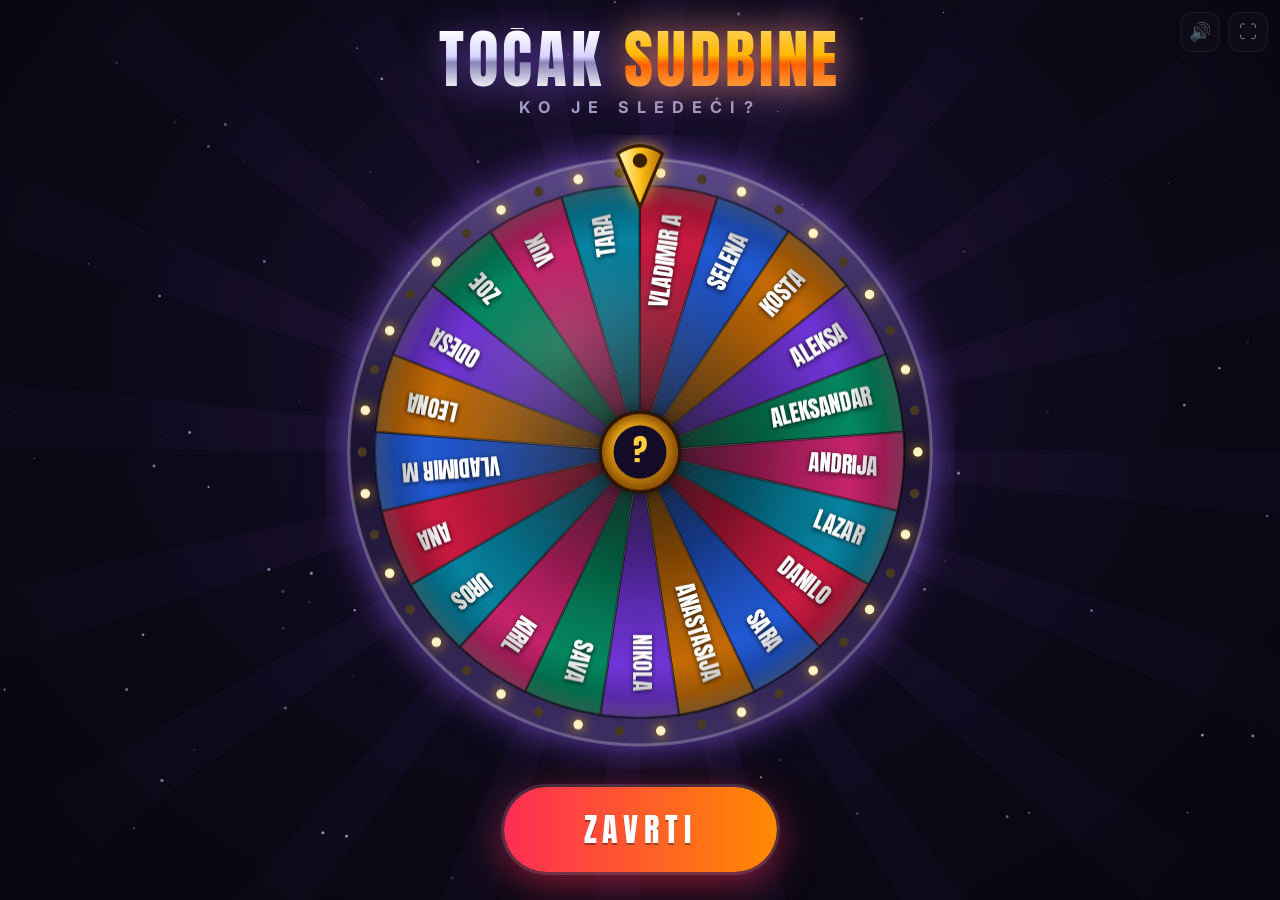
==== index.html @ 4ef0674e "Add spinning name wheel with hidden control panel The wheel (index.html) is shown on the main screen" ====
<!doctype html>
<html lang="sr">
<head>
  <meta charset="utf-8">
  <meta name="viewport" content="width=device-width, initial-scale=1">
  <title>Točak Sudbine</title>
  <meta name="theme-color" content="#07060d">
  <link rel="preconnect" href="https://fonts.googleapis.com">
  <link rel="preconnect" href="https://fonts.gstatic.com" crossorigin>
  <link href="https://fonts.googleapis.com/css2?family=Anton&family=Inter:wght@500;700;900&display=swap" rel="stylesheet">
  <link rel="stylesheet" href="style.css">
</head>
<body>
  <canvas id="bg"></canvas>
  <div class="rays"></div>

  <div class="corner">
    <button id="muteBtn" class="icon-btn" title="Zvuk">🔊</button>
    <button id="fsBtn" class="icon-btn" title="Ceo ekran">⛶</button>
  </div>

  <main>
    <header>
      <h1><span>TOČAK</span> <span class="hot">SUDBINE</span></h1>
      <p class="sub">ko je sledeći?</p>
    </header>

    <div class="stage" id="stage">
      <canvas id="wheel"></canvas>
    </div>

    <button id="spinBtn" class="spin-btn"><span>ZAVRTI</span></button>
  </main>

  <div id="winner" class="winner" hidden>
    <canvas id="confetti"></canvas>
    <div class="winner-card">
      <div class="winner-label">NA REDU JE</div>
      <div id="winnerName" class="winner-name"></div>
      <button id="againBtn" class="spin-btn small"><span>ZAVRTI PONOVO</span></button>
    </div>
  </div>

  <script src="shared.js"></script>
  <script src="wheel.js"></script>
</body>
</html>
---- style.css ----
:root {
  --bg: #07060d;
  --text: #f5f3ff;
  --muted: #a29fc0;
  --hot: #ff2d55;
  --gold: #ffcf3f;
  --violet: #8b5cf6;
}

* { box-sizing: border-box; }

html, body {
  margin: 0;
  height: 100%;
  background: radial-gradient(ellipse at 50% 40%, #1d1235 0%, #0c0918 55%, var(--bg) 100%);
  background-color: var(--bg);
  color: var(--text);
  font-family: Inter, system-ui, sans-serif;
  overflow: hidden;
  user-select: none;
  -webkit-user-select: none;
  -webkit-tap-highlight-color: transparent;
}

#bg {
  position: fixed;
  inset: 0;
  width: 100%;
  height: 100%;
  z-index: 0;
}

.rays {
  position: fixed;
  left: 50%;
  top: 50%;
  width: 220vmax;
  height: 220vmax;
  margin: -110vmax 0 0 -110vmax;
  background: repeating-conic-gradient(from 0deg, rgba(139, 92, 246, 0.07) 0deg 6deg, transparent 6deg 18deg);
  mask-image: radial-gradient(circle, #000 0%, transparent 45%);
  -webkit-mask-image: radial-gradient(circle, #000 0%, transparent 45%);
  animation: rays 60s linear infinite;
  z-index: 0;
  pointer-events: none;
}
body.spinning .rays { animation-duration: 8s; }
@keyframes rays { to { transform: rotate(360deg); } }

main {
  position: relative;
  z-index: 1;
  height: 100%;
  display: flex;
  flex-direction: column;
  align-items: center;
  justify-content: center;
  gap: clamp(8px, 2vh, 22px);
  padding: 16px;
}

header { text-align: center; }

h1 {
  margin: 0;
  font-family: Anton, Impact, sans-serif;
  font-weight: 400;
  font-size: clamp(34px, 7vh, 84px);
  letter-spacing: 0.06em;
  line-height: 1;
  background: linear-gradient(180deg, #ffffff 0%, #d9d4ff 45%, #8a84b8 55%, #ffffff 100%);
  -webkit-background-clip: text;
  background-clip: text;
  color: transparent;
  filter: drop-shadow(0 4px 18px rgba(139, 92, 246, 0.55));
}
h1 .hot {
  background: linear-gradient(180deg, #ffe08a 0%, #ffb800 45%, #ff5e00 55%, #ffd36b 100%);
  -webkit-background-clip: text;
  background-clip: text;
  filter: drop-shadow(0 0 18px rgba(255, 140, 0, 0.6));
}

.sub {
  margin: 6px 0 0;
  font-weight: 700;
  font-size: clamp(12px, 1.8vh, 18px);
  letter-spacing: 0.5em;
  text-transform: uppercase;
  color: var(--muted);
}

.stage {
  position: relative;
  width: min(92vw, 70vh);
  aspect-ratio: 1;
  flex-shrink: 1;
  cursor: pointer;
}
.stage::before {
  content: "";
  position: absolute;
  inset: 4%;
  border-radius: 50%;
  background: radial-gradient(circle, rgba(255, 45, 85, 0.35), rgba(139, 92, 246, 0.25) 50%, transparent 70%);
  filter: blur(40px);
  animation: pulse 3s ease-in-out infinite;
}
body.spinning .stage::before { animation-duration: 0.6s; }
@keyframes pulse { 50% { transform: scale(1.08); opacity: 0.75; } }

#wheel {
  position: relative;
  width: 100%;
  height: 100%;
}

.spin-btn {
  position: relative;
  border: 0;
  padding: 0;
  cursor: pointer;
  border-radius: 999px;
  background: linear-gradient(90deg, #ff2d55, #ff8a00, #ff2d55);
  background-size: 200% 100%;
  animation: shine 3s linear infinite;
  box-shadow: 0 0 0 3px rgba(255, 255, 255, 0.12), 0 10px 40px rgba(255, 45, 85, 0.55);
  transition: transform 0.15s, filter 0.2s, opacity 0.2s;
}
.spin-btn span {
  display: block;
  padding: clamp(12px, 2vh, 18px) clamp(44px, 8vw, 80px);
  font-family: Anton, Impact, sans-serif;
  font-size: clamp(22px, 3.6vh, 38px);
  letter-spacing: 0.18em;
  color: #fff;
  text-shadow: 0 2px 0 rgba(0, 0, 0, 0.35);
}
.spin-btn:hover { transform: translateY(-2px) scale(1.03); filter: brightness(1.1); }
.spin-btn:active { transform: scale(0.97); }
.spin-btn:disabled { opacity: 0.35; cursor: default; transform: none; filter: grayscale(0.6); }
.spin-btn.small span { font-size: clamp(18px, 2.6vh, 26px); padding: 12px 40px; }
@keyframes shine { to { background-position: 200% 0; } }

.corner {
  position: fixed;
  top: 12px;
  right: 12px;
  z-index: 5;
  display: flex;
  gap: 8px;
}
.icon-btn {
  width: 40px;
  height: 40px;
  border-radius: 12px;
  border: 1px solid rgba(255, 255, 255, 0.12);
  background: rgba(255, 255, 255, 0.05);
  color: var(--text);
  font-size: 18px;
  cursor: pointer;
  opacity: 0.45;
  transition: opacity 0.2s;
}
.icon-btn:hover { opacity: 1; }

.winner {
  position: fixed;
  inset: 0;
  z-index: 10;
  display: flex;
  align-items: center;
  justify-content: center;
  padding: 16px;
  background: radial-gradient(circle, rgba(20, 8, 40, 0.75), rgba(4, 3, 10, 0.92));
  backdrop-filter: blur(6px);
  -webkit-backdrop-filter: blur(6px);
  animation: fadeIn 0.3s ease-out;
}
.winner[hidden] { display: none; }
#confetti {
  position: absolute;
  inset: 0;
  width: 100%;
  height: 100%;
  pointer-events: none;
}
.winner-card {
  position: relative;
  text-align: center;
  animation: slam 0.7s cubic-bezier(0.2, 1.6, 0.4, 1);
}
.winner-label {
  font-weight: 900;
  letter-spacing: 0.6em;
  font-size: clamp(14px, 2.6vh, 26px);
  color: var(--gold);
  text-shadow: 0 0 20px rgba(255, 207, 63, 0.6);
  margin-bottom: 10px;
  padding-left: 0.6em;
}
.winner-name {
  font-family: Anton, Impact, sans-serif;
  font-size: clamp(64px, 17vmin, 220px);
  line-height: 1.05;
  letter-spacing: 0.04em;
  text-transform: uppercase;
  background: linear-gradient(180deg, #fff 0%, #ffe9a8 40%, #ffb300 60%, #ff5e00 100%);
  -webkit-background-clip: text;
  background-clip: text;
  color: transparent;
  filter: drop-shadow(0 0 30px rgba(255, 140, 0, 0.7)) drop-shadow(0 6px 0 rgba(0, 0, 0, 0.5));
  margin-bottom: clamp(20px, 5vh, 50px);
  overflow-wrap: anywhere;
}
@keyframes fadeIn { from { opacity: 0; } }
@keyframes slam {
  0% { transform: scale(3); opacity: 0; filter: blur(10px); }
  60% { opacity: 1; filter: none; }
  100% { transform: scale(1); }
}
body.shake main { animation: shake 0.5s; }
@keyframes shake {
  20% { transform: translate(-8px, 4px); }
  40% { transform: translate(7px, -5px); }
  60% { transform: translate(-5px, -3px); }
  80% { transform: translate(4px, 3px); }
}

@media (prefers-reduced-motion: reduce) {
  .rays, .stage::before, .spin-btn { animation: none; }
}
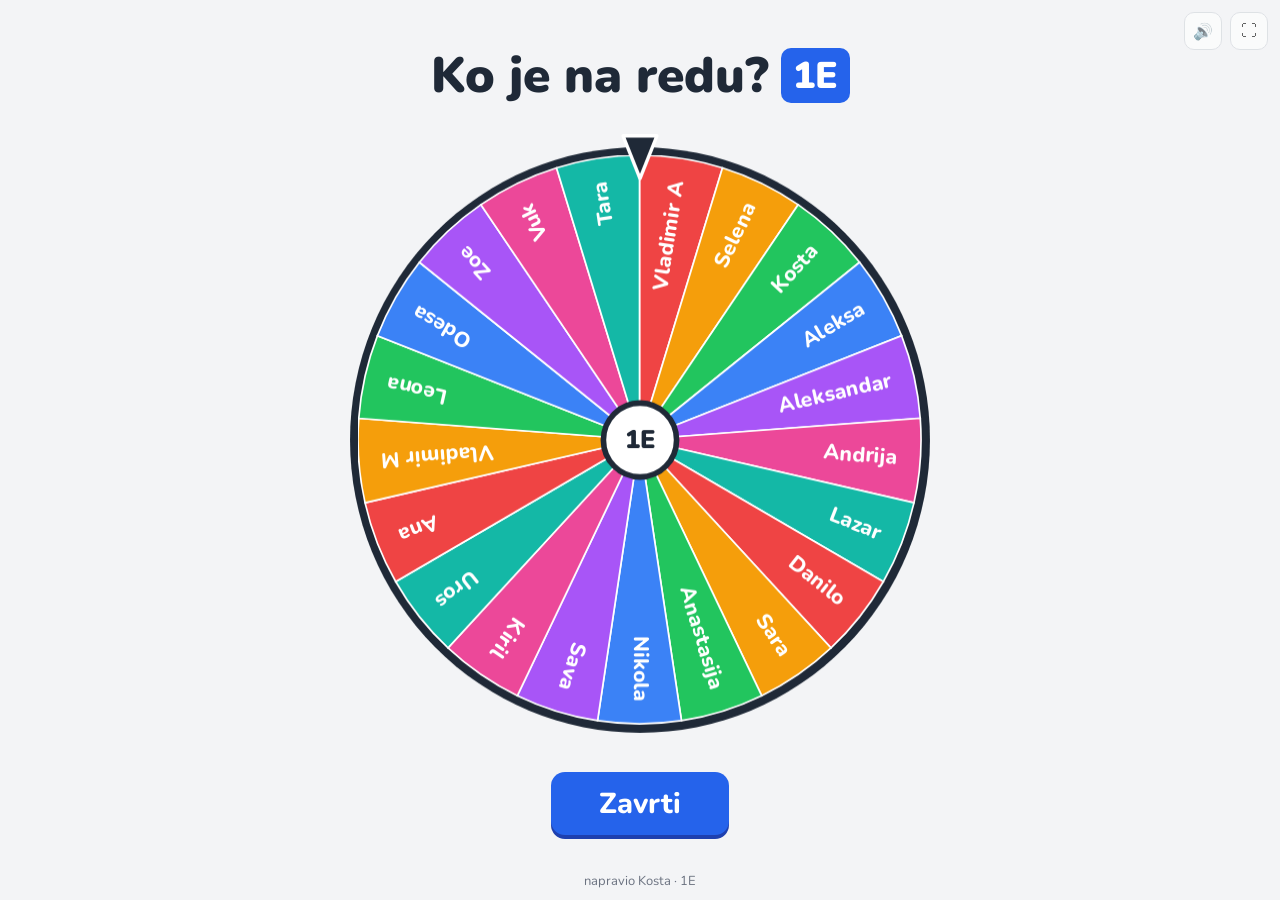
==== commit 68a0c578: "Make the wheel plainer and the control panel watch-friendly The wheel now has a simple light look fo" ====
--- a/index.html
+++ b/index.html
@@ -3,41 +3,35 @@
 <head>
   <meta charset="utf-8">
   <meta name="viewport" content="width=device-width, initial-scale=1">
-  <title>Točak Sudbine</title>
-  <meta name="theme-color" content="#07060d">
+  <title>Točak 1E</title>
   <link rel="preconnect" href="https://fonts.googleapis.com">
   <link rel="preconnect" href="https://fonts.gstatic.com" crossorigin>
-  <link href="https://fonts.googleapis.com/css2?family=Anton&family=Inter:wght@500;700;900&display=swap" rel="stylesheet">
+  <link href="https://fonts.googleapis.com/css2?family=Nunito:wght@600;800;900&display=swap" rel="stylesheet">
   <link rel="stylesheet" href="style.css">
 </head>
 <body>
-  <canvas id="bg"></canvas>
-  <div class="rays"></div>
-
   <div class="corner">
     <button id="muteBtn" class="icon-btn" title="Zvuk">🔊</button>
     <button id="fsBtn" class="icon-btn" title="Ceo ekran">⛶</button>
   </div>
 
   <main>
-    <header>
-      <h1><span>TOČAK</span> <span class="hot">SUDBINE</span></h1>
-      <p class="sub">ko je sledeći?</p>
-    </header>
+    <h1>Ko je na redu? <span class="tag">1E</span></h1>
 
     <div class="stage" id="stage">
       <canvas id="wheel"></canvas>
     </div>
 
-    <button id="spinBtn" class="spin-btn"><span>ZAVRTI</span></button>
+    <button id="spinBtn" class="spin-btn">Zavrti</button>
   </main>
 
+  <footer>napravio Kosta · 1E</footer>
+
   <div id="winner" class="winner" hidden>
-    <canvas id="confetti"></canvas>
     <div class="winner-card">
-      <div class="winner-label">NA REDU JE</div>
+      <div class="winner-label">Na redu je</div>
       <div id="winnerName" class="winner-name"></div>
-      <button id="againBtn" class="spin-btn small"><span>ZAVRTI PONOVO</span></button>
+      <button id="againBtn" class="spin-btn">Zavrti opet</button>
     </div>
   </div>
 
--- a/style.css
+++ b/style.css
@@ -1,10 +1,8 @@
 :root {
-  --bg: #07060d;
-  --text: #f5f3ff;
-  --muted: #a29fc0;
-  --hot: #ff2d55;
-  --gold: #ffcf3f;
-  --violet: #8b5cf6;
+  --bg: #f3f4f6;
+  --text: #1f2937;
+  --muted: #6b7280;
+  --accent: #2563eb;
 }
 
 * { box-sizing: border-box; }
@@ -12,155 +10,95 @@
 html, body {
   margin: 0;
   height: 100%;
-  background: radial-gradient(ellipse at 50% 40%, #1d1235 0%, #0c0918 55%, var(--bg) 100%);
-  background-color: var(--bg);
+  background: var(--bg);
   color: var(--text);
-  font-family: Inter, system-ui, sans-serif;
+  font-family: Nunito, system-ui, sans-serif;
   overflow: hidden;
   user-select: none;
   -webkit-user-select: none;
-  -webkit-tap-highlight-color: transparent;
 }
 
-#bg {
-  position: fixed;
-  inset: 0;
-  width: 100%;
-  height: 100%;
-  z-index: 0;
-}
-
-.rays {
-  position: fixed;
-  left: 50%;
-  top: 50%;
-  width: 220vmax;
-  height: 220vmax;
-  margin: -110vmax 0 0 -110vmax;
-  background: repeating-conic-gradient(from 0deg, rgba(139, 92, 246, 0.07) 0deg 6deg, transparent 6deg 18deg);
-  mask-image: radial-gradient(circle, #000 0%, transparent 45%);
-  -webkit-mask-image: radial-gradient(circle, #000 0%, transparent 45%);
-  animation: rays 60s linear infinite;
-  z-index: 0;
-  pointer-events: none;
-}
-body.spinning .rays { animation-duration: 8s; }
-@keyframes rays { to { transform: rotate(360deg); } }
-
 main {
-  position: relative;
-  z-index: 1;
   height: 100%;
   display: flex;
   flex-direction: column;
   align-items: center;
   justify-content: center;
-  gap: clamp(8px, 2vh, 22px);
-  padding: 16px;
+  gap: clamp(10px, 2.5vh, 24px);
+  padding: 16px 16px 40px;
 }
-
-header { text-align: center; }
 
 h1 {
   margin: 0;
-  font-family: Anton, Impact, sans-serif;
-  font-weight: 400;
-  font-size: clamp(34px, 7vh, 84px);
-  letter-spacing: 0.06em;
-  line-height: 1;
-  background: linear-gradient(180deg, #ffffff 0%, #d9d4ff 45%, #8a84b8 55%, #ffffff 100%);
-  -webkit-background-clip: text;
-  background-clip: text;
-  color: transparent;
-  filter: drop-shadow(0 4px 18px rgba(139, 92, 246, 0.55));
-}
-h1 .hot {
-  background: linear-gradient(180deg, #ffe08a 0%, #ffb800 45%, #ff5e00 55%, #ffd36b 100%);
-  -webkit-background-clip: text;
-  background-clip: text;
-  filter: drop-shadow(0 0 18px rgba(255, 140, 0, 0.6));
+  font-weight: 900;
+  font-size: clamp(28px, 5.5vh, 56px);
+  display: flex;
+  align-items: center;
+  gap: 12px;
 }
 
-.sub {
-  margin: 6px 0 0;
-  font-weight: 700;
-  font-size: clamp(12px, 1.8vh, 18px);
-  letter-spacing: 0.5em;
-  text-transform: uppercase;
-  color: var(--muted);
+.tag {
+  background: var(--accent);
+  color: #fff;
+  border-radius: 10px;
+  padding: 2px 12px;
+  font-size: 0.75em;
 }
 
 .stage {
-  position: relative;
-  width: min(92vw, 70vh);
+  width: min(92vw, 68vh);
   aspect-ratio: 1;
-  flex-shrink: 1;
   cursor: pointer;
 }
-.stage::before {
-  content: "";
-  position: absolute;
-  inset: 4%;
-  border-radius: 50%;
-  background: radial-gradient(circle, rgba(255, 45, 85, 0.35), rgba(139, 92, 246, 0.25) 50%, transparent 70%);
-  filter: blur(40px);
-  animation: pulse 3s ease-in-out infinite;
-}
-body.spinning .stage::before { animation-duration: 0.6s; }
-@keyframes pulse { 50% { transform: scale(1.08); opacity: 0.75; } }
 
 #wheel {
-  position: relative;
   width: 100%;
   height: 100%;
 }
 
 .spin-btn {
-  position: relative;
   border: 0;
-  padding: 0;
+  border-radius: 14px;
+  background: var(--accent);
+  color: #fff;
+  font: inherit;
+  font-weight: 800;
+  font-size: clamp(20px, 3.2vh, 30px);
+  padding: 12px 48px;
   cursor: pointer;
-  border-radius: 999px;
-  background: linear-gradient(90deg, #ff2d55, #ff8a00, #ff2d55);
-  background-size: 200% 100%;
-  animation: shine 3s linear infinite;
-  box-shadow: 0 0 0 3px rgba(255, 255, 255, 0.12), 0 10px 40px rgba(255, 45, 85, 0.55);
-  transition: transform 0.15s, filter 0.2s, opacity 0.2s;
+  box-shadow: 0 4px 0 #1e40af;
+  transition: transform 0.1s, box-shadow 0.1s, opacity 0.2s;
 }
-.spin-btn span {
-  display: block;
-  padding: clamp(12px, 2vh, 18px) clamp(44px, 8vw, 80px);
-  font-family: Anton, Impact, sans-serif;
-  font-size: clamp(22px, 3.6vh, 38px);
-  letter-spacing: 0.18em;
-  color: #fff;
-  text-shadow: 0 2px 0 rgba(0, 0, 0, 0.35);
+.spin-btn:active { transform: translateY(3px); box-shadow: 0 1px 0 #1e40af; }
+.spin-btn:disabled { opacity: 0.4; cursor: default; }
+
+footer {
+  position: fixed;
+  bottom: 10px;
+  left: 0;
+  right: 0;
+  text-align: center;
+  font-size: 13px;
+  color: var(--muted);
 }
-.spin-btn:hover { transform: translateY(-2px) scale(1.03); filter: brightness(1.1); }
-.spin-btn:active { transform: scale(0.97); }
-.spin-btn:disabled { opacity: 0.35; cursor: default; transform: none; filter: grayscale(0.6); }
-.spin-btn.small span { font-size: clamp(18px, 2.6vh, 26px); padding: 12px 40px; }
-@keyframes shine { to { background-position: 200% 0; } }
 
 .corner {
   position: fixed;
   top: 12px;
   right: 12px;
-  z-index: 5;
   display: flex;
   gap: 8px;
+  z-index: 5;
 }
 .icon-btn {
-  width: 40px;
-  height: 40px;
-  border-radius: 12px;
-  border: 1px solid rgba(255, 255, 255, 0.12);
-  background: rgba(255, 255, 255, 0.05);
-  color: var(--text);
-  font-size: 18px;
+  width: 38px;
+  height: 38px;
+  border-radius: 10px;
+  border: 1px solid #d1d5db;
+  background: #fff;
+  font-size: 16px;
   cursor: pointer;
-  opacity: 0.45;
-  transition: opacity 0.2s;
+  opacity: 0.6;
 }
 .icon-btn:hover { opacity: 1; }
 
@@ -172,61 +110,30 @@
   align-items: center;
   justify-content: center;
   padding: 16px;
-  background: radial-gradient(circle, rgba(20, 8, 40, 0.75), rgba(4, 3, 10, 0.92));
-  backdrop-filter: blur(6px);
-  -webkit-backdrop-filter: blur(6px);
-  animation: fadeIn 0.3s ease-out;
+  background: rgba(17, 24, 39, 0.55);
+  animation: fade 0.2s ease-out;
 }
 .winner[hidden] { display: none; }
-#confetti {
-  position: absolute;
-  inset: 0;
-  width: 100%;
-  height: 100%;
-  pointer-events: none;
-}
 .winner-card {
-  position: relative;
+  background: #fff;
+  border-radius: 20px;
+  padding: clamp(24px, 5vh, 48px) clamp(24px, 6vw, 72px);
   text-align: center;
-  animation: slam 0.7s cubic-bezier(0.2, 1.6, 0.4, 1);
+  box-shadow: 0 20px 50px rgba(0, 0, 0, 0.25);
+  animation: pop 0.3s ease-out;
+  max-width: 100%;
 }
 .winner-label {
-  font-weight: 900;
-  letter-spacing: 0.6em;
-  font-size: clamp(14px, 2.6vh, 26px);
-  color: var(--gold);
-  text-shadow: 0 0 20px rgba(255, 207, 63, 0.6);
-  margin-bottom: 10px;
-  padding-left: 0.6em;
+  font-weight: 800;
+  font-size: clamp(18px, 3vh, 28px);
+  color: var(--muted);
 }
 .winner-name {
-  font-family: Anton, Impact, sans-serif;
-  font-size: clamp(64px, 17vmin, 220px);
-  line-height: 1.05;
-  letter-spacing: 0.04em;
-  text-transform: uppercase;
-  background: linear-gradient(180deg, #fff 0%, #ffe9a8 40%, #ffb300 60%, #ff5e00 100%);
-  -webkit-background-clip: text;
-  background-clip: text;
-  color: transparent;
-  filter: drop-shadow(0 0 30px rgba(255, 140, 0, 0.7)) drop-shadow(0 6px 0 rgba(0, 0, 0, 0.5));
-  margin-bottom: clamp(20px, 5vh, 50px);
+  font-weight: 900;
+  font-size: clamp(48px, 12vmin, 140px);
+  line-height: 1.1;
+  margin: 6px 0 clamp(16px, 3vh, 30px);
   overflow-wrap: anywhere;
 }
-@keyframes fadeIn { from { opacity: 0; } }
-@keyframes slam {
-  0% { transform: scale(3); opacity: 0; filter: blur(10px); }
-  60% { opacity: 1; filter: none; }
-  100% { transform: scale(1); }
-}
-body.shake main { animation: shake 0.5s; }
-@keyframes shake {
-  20% { transform: translate(-8px, 4px); }
-  40% { transform: translate(7px, -5px); }
-  60% { transform: translate(-5px, -3px); }
-  80% { transform: translate(4px, 3px); }
-}
-
-@media (prefers-reduced-motion: reduce) {
-  .rays, .stage::before, .spin-btn { animation: none; }
-}
+@keyframes fade { from { opacity: 0; } }
+@keyframes pop { from { transform: scale(0.85); opacity: 0; } }
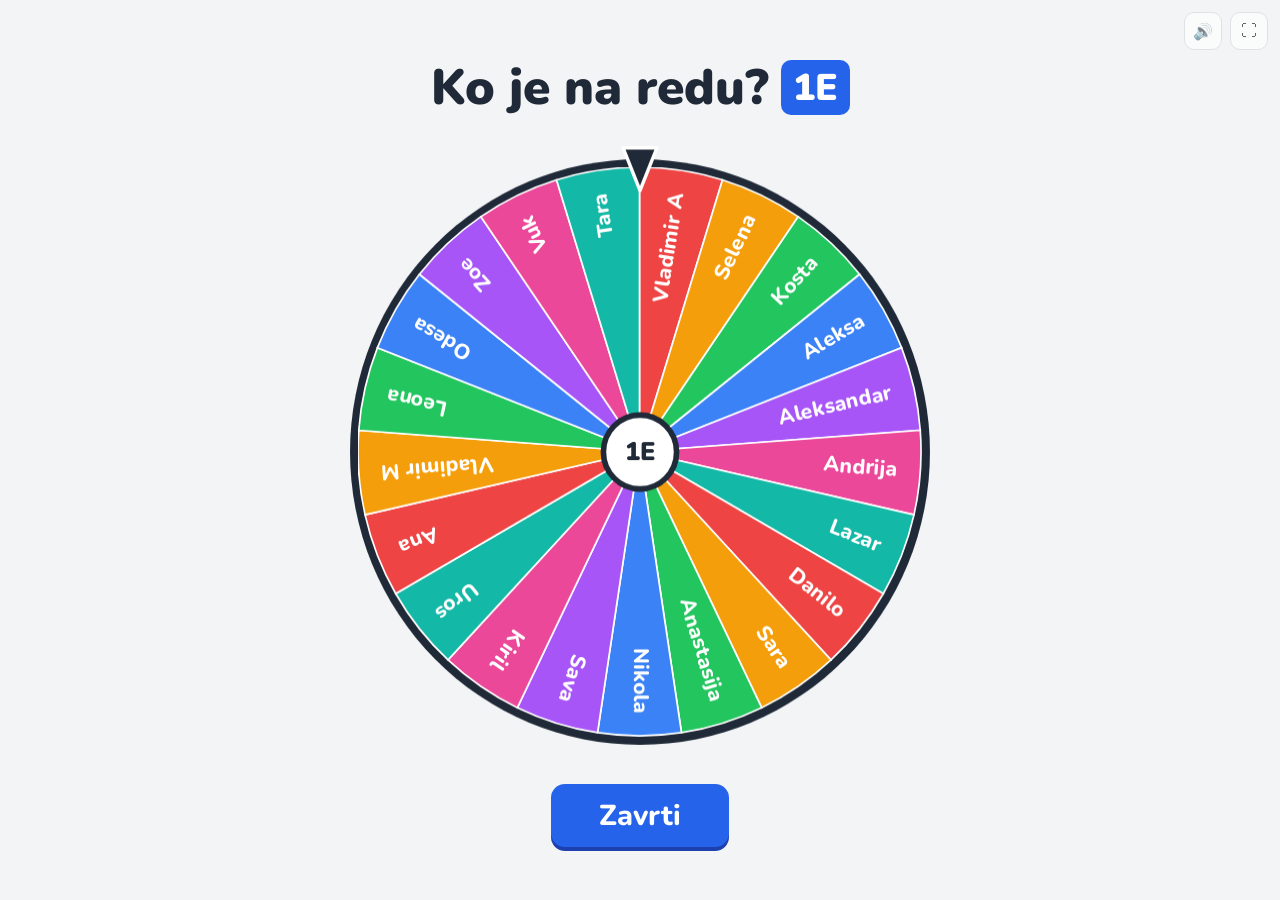
==== commit 549cab70: "Remove footer credit from the wheel page Co-Authored-By: Claude Opus 5.5 <noreply@anthropic.com> Cla" ====
--- a/index.html
+++ b/index.html
@@ -25,8 +25,6 @@
     <button id="spinBtn" class="spin-btn">Zavrti</button>
   </main>
 
-  <footer>napravio Kosta · 1E</footer>
-
   <div id="winner" class="winner" hidden>
     <div class="winner-card">
       <div class="winner-label">Na redu je</div>
--- a/style.css
+++ b/style.css
@@ -25,7 +25,7 @@
   align-items: center;
   justify-content: center;
   gap: clamp(10px, 2.5vh, 24px);
-  padding: 16px 16px 40px;
+  padding: 16px;
 }
 
 h1 {
@@ -71,16 +71,6 @@
 }
 .spin-btn:active { transform: translateY(3px); box-shadow: 0 1px 0 #1e40af; }
 .spin-btn:disabled { opacity: 0.4; cursor: default; }
-
-footer {
-  position: fixed;
-  bottom: 10px;
-  left: 0;
-  right: 0;
-  text-align: center;
-  font-size: 13px;
-  color: var(--muted);
-}
 
 .corner {
   position: fixed;
